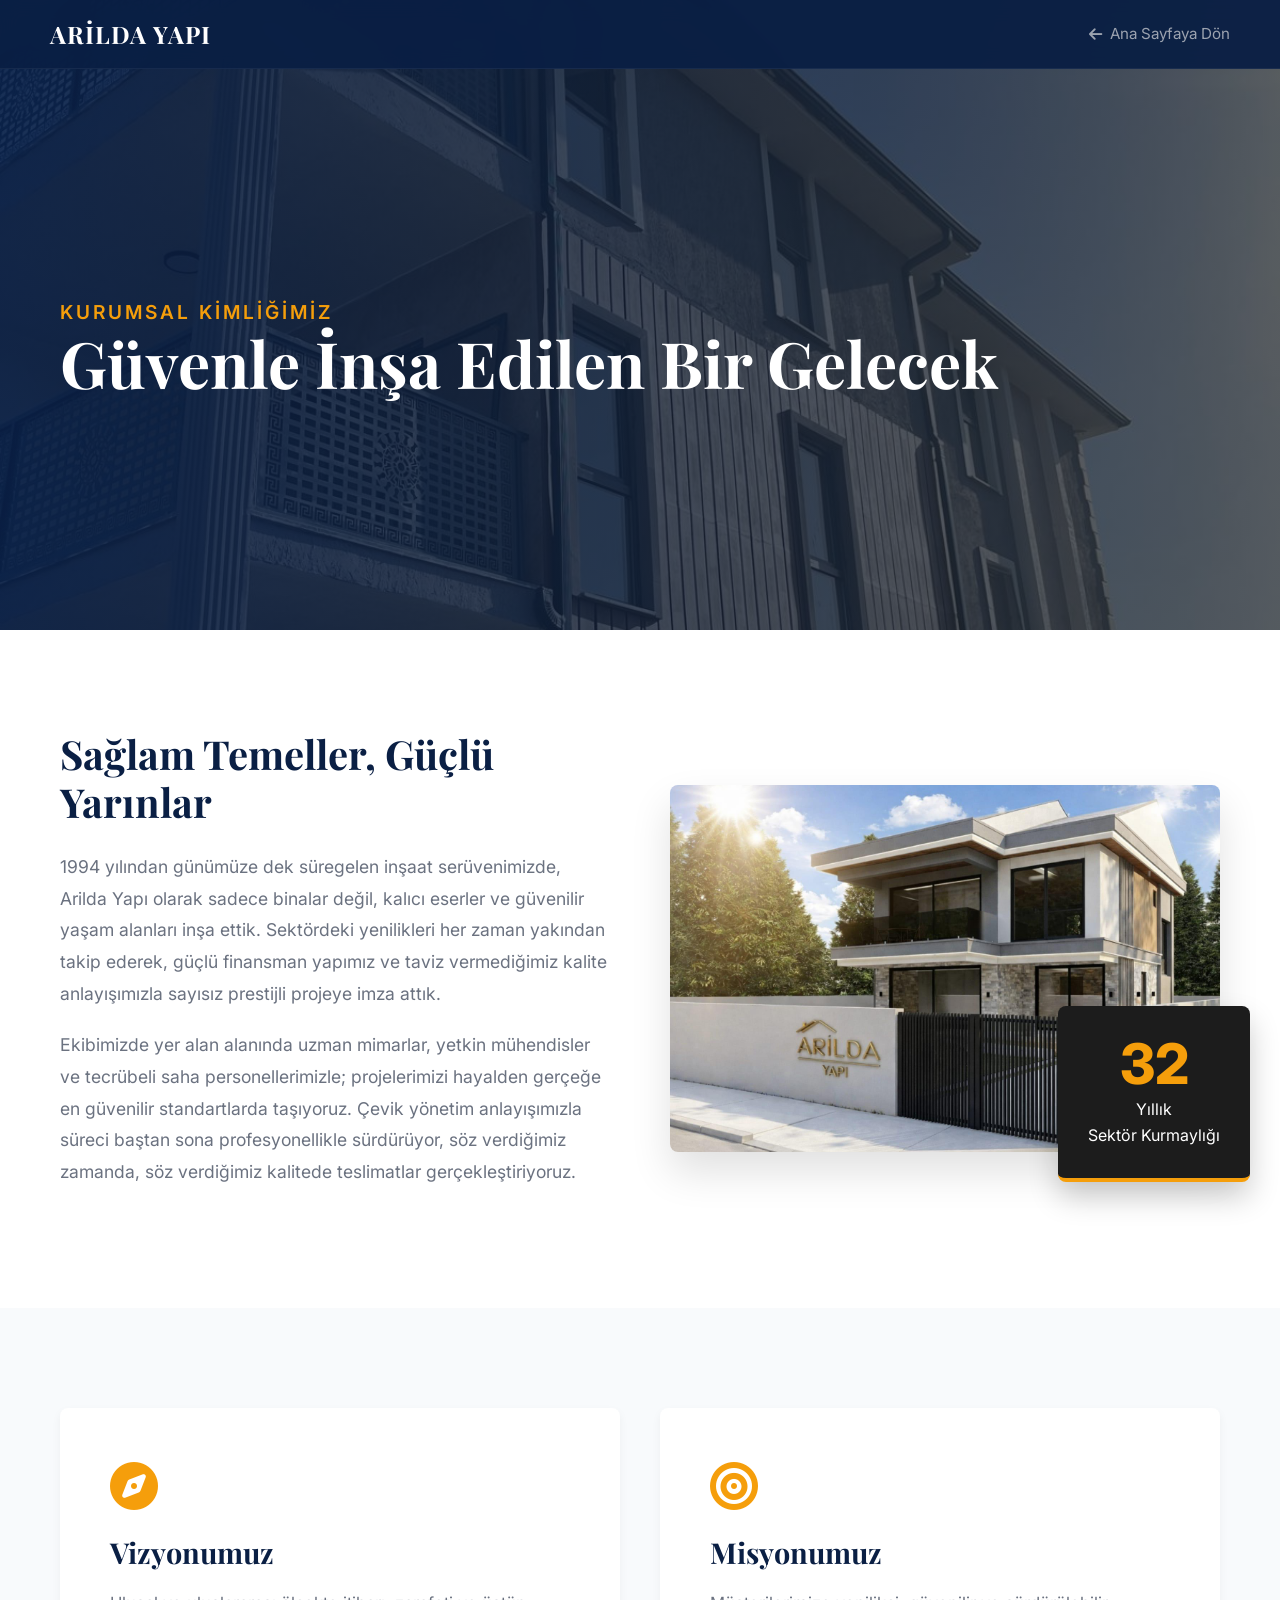
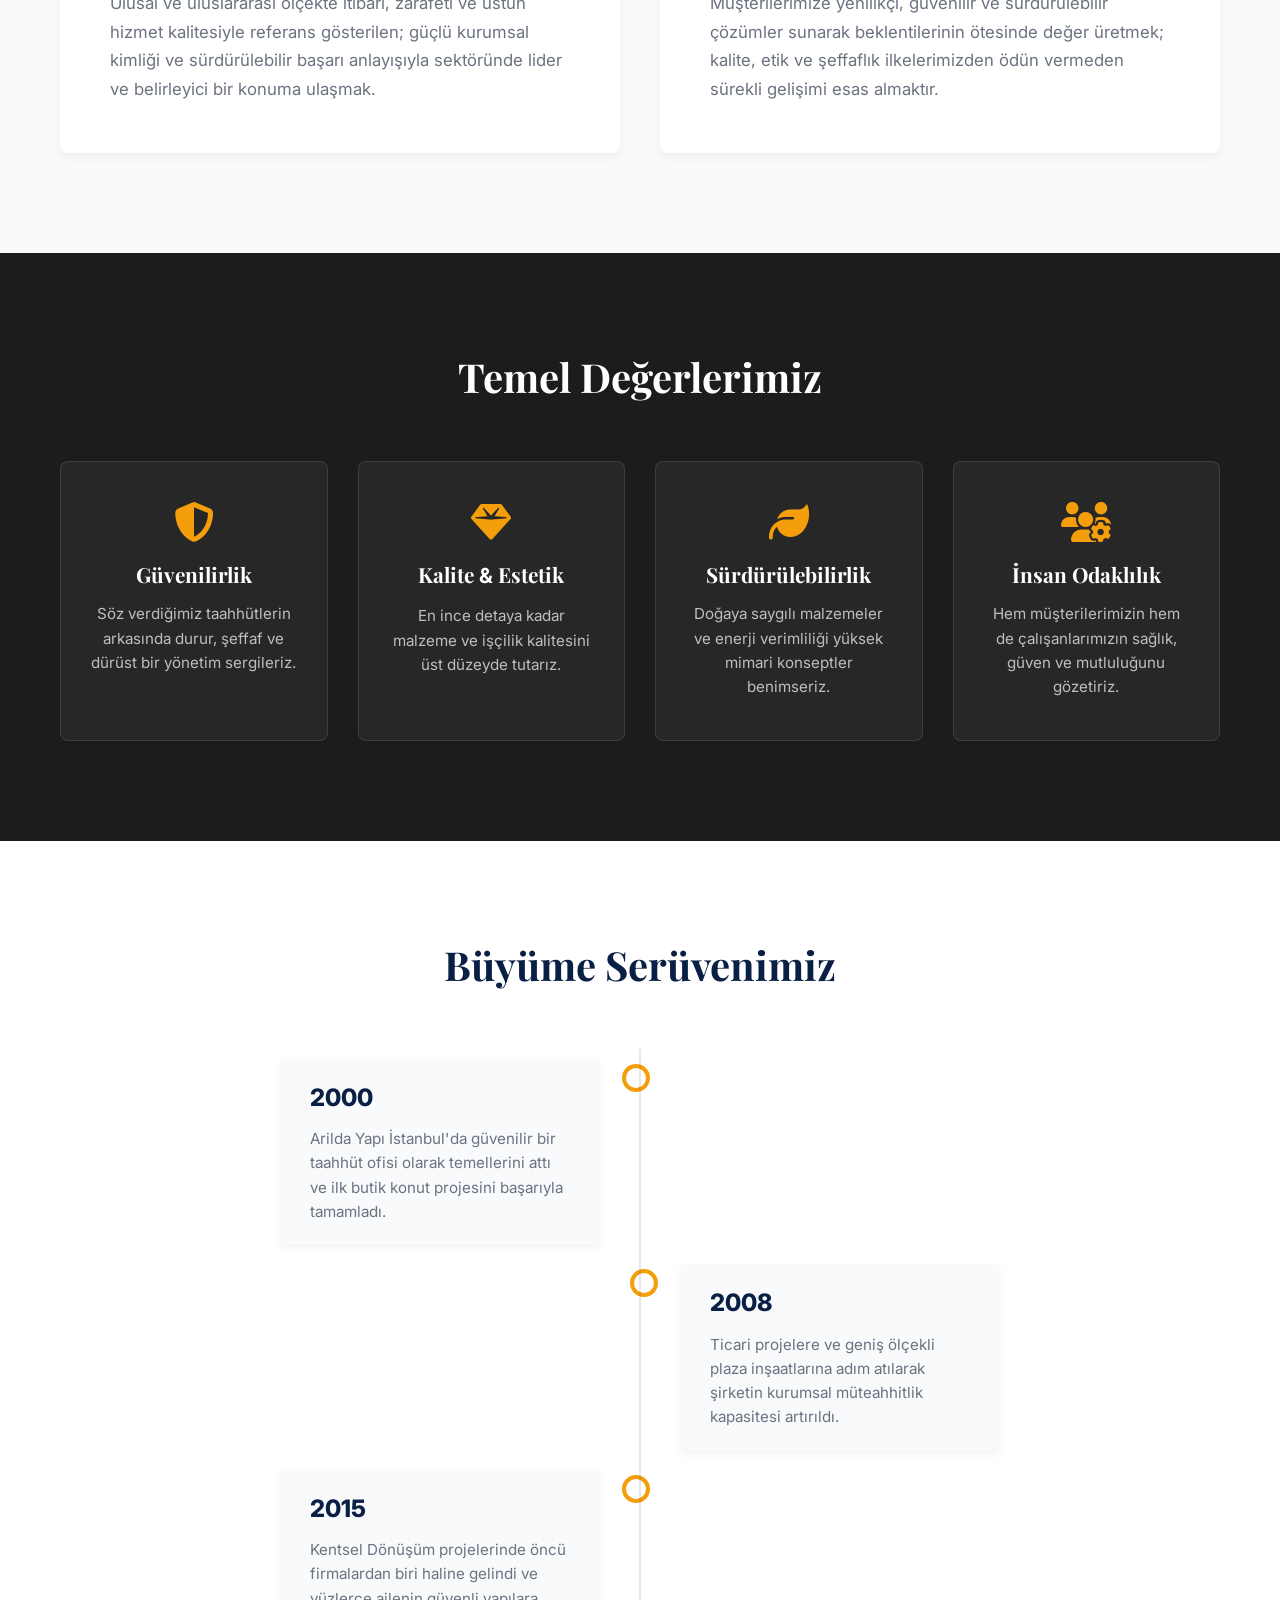
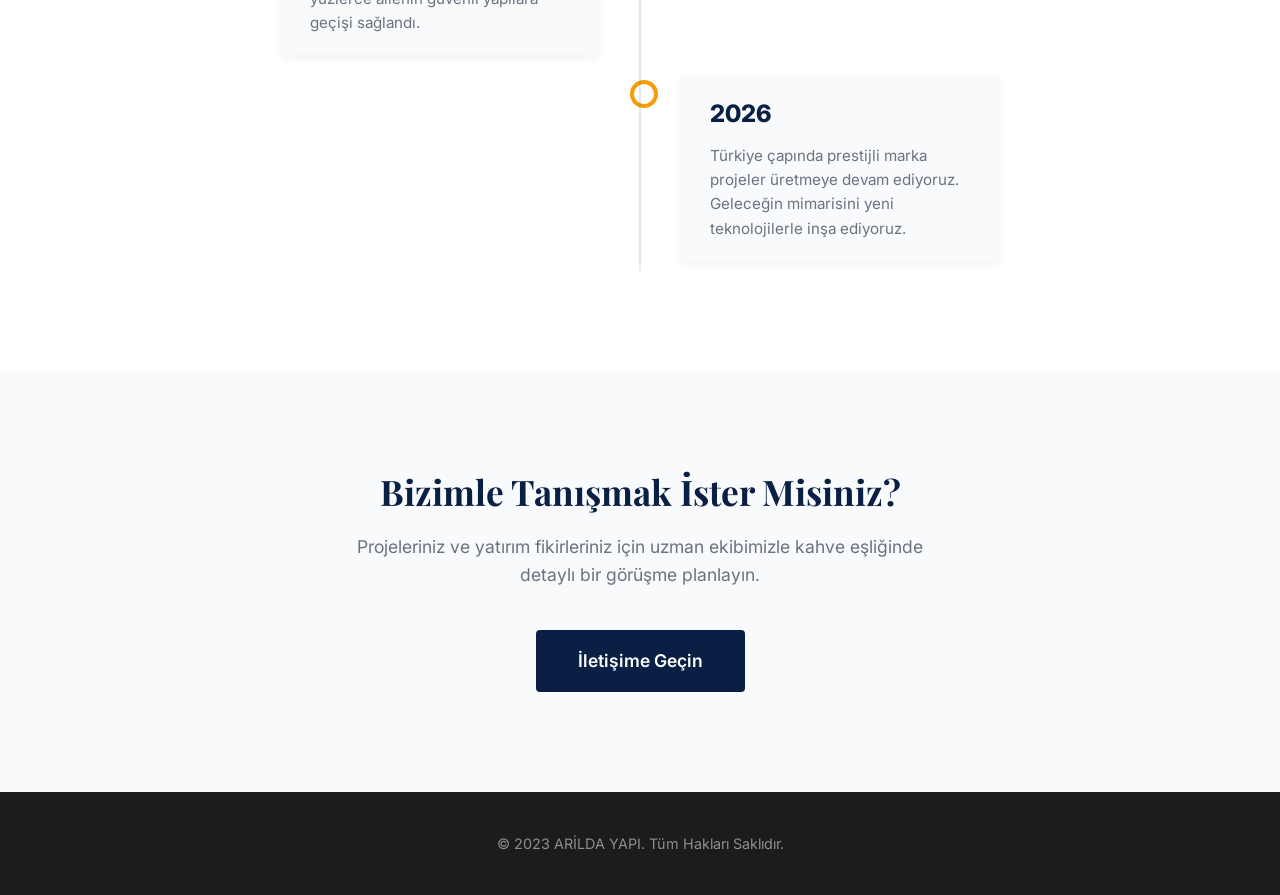
==== kurumsal/hakkimizda.html @ 835b9e02 "first" ====
<!DOCTYPE html>
<html lang="tr">

<head>
    <meta charset="UTF-8">
    <meta name="viewport" content="width=device-width, initial-scale=1.0">
    <title>Hakkımızda | ARİLDA YAPI</title>
    <!-- Google Fonts -->
    <link rel="preconnect" href="https://fonts.googleapis.com">
    <link rel="preconnect" href="https://fonts.gstatic.com" crossorigin>
    <link
        href="https://fonts.googleapis.com/css2?family=Outfit:wght@300;400;600;800&family=Playfair+Display:wght@600;700&family=Inter:wght@400;600;700&display=swap"
        rel="stylesheet">
    <!-- Font Awesome -->
    <link rel="stylesheet" href="https://cdnjs.cloudflare.com/ajax/libs/font-awesome/6.4.0/css/all.min.css">
    <!-- Custom CSS (Relative Paths) -->
    <link rel="stylesheet" href="../css/variables.css">
    <link rel="stylesheet" href="../css/base.css">
    <link rel="stylesheet" href="../css/layout.css">
    <link rel="stylesheet" href="../css/components.css">
    <style>
        .about-page {
            background-color: var(--bg-light);
        }

        .minimal-header {
            position: fixed;
            top: 0;
            left: 0;
            width: 100%;
            padding: 15px 50px;
            background: rgba(10, 31, 68, 0.95);
            backdrop-filter: blur(10px);
            z-index: 1000;
            display: flex;
            justify-content: space-between;
            align-items: center;
            border-bottom: 1px solid rgba(255, 255, 255, 0.05);
        }

        .minimal-header .logo-text {
            color: var(--white);
            font-family: var(--font-heading);
            font-size: 1.5rem;
            font-weight: 700;
            letter-spacing: 1px;
        }

        .back-link {
            color: var(--text-muted);
            font-size: 0.95rem;
            display: flex;
            align-items: center;
            gap: 8px;
            transition: var(--transition);
        }

        .back-link:hover {
            color: var(--accent);
        }

        .about-banner {
            height: 70vh;
            min-height: 500px;
            background-image: linear-gradient(to right, rgba(10, 31, 68, 0.9), rgba(28, 28, 28, 0.7)), url('../img/evlerdenbitanesidaha.jpeg');
            background-size: cover;
            background-position: center;
            background-attachment: fixed;
            display: flex;
            align-items: center;
            padding-top: 80px;
        }

        .about-banner h1 {
            color: var(--white);
            font-size: 4rem;
            margin-bottom: 15px;
            line-height: 1.1;
        }

        .about-banner p {
            color: var(--accent);
            font-size: 1.2rem;
            letter-spacing: 3px;
            text-transform: uppercase;
            font-weight: 600;
        }

        /* Introduction Content */
        .intro-section {
            padding: 100px 0;
            background-color: var(--white);
        }

        .intro-grid {
            display: grid;
            grid-template-columns: 1fr 1fr;
            gap: 60px;
            align-items: center;
        }

        .intro-text h2 {
            font-size: 2.5rem;
            color: var(--primary);
            margin-bottom: 25px;
            font-family: var(--font-heading);
        }

        .intro-text p {
            font-size: 1.1rem;
            color: var(--text-light);
            line-height: 1.8;
            margin-bottom: 20px;
        }

        .intro-image-wrapper {
            position: relative;
        }

        .intro-image {
            width: 100%;
            border-radius: 8px;
            box-shadow: var(--shadow-lg);
        }

        .experience-box {
            position: absolute;
            bottom: -30px;
            right: -30px;
            background-color: var(--secondary);
            color: var(--white);
            padding: 30px;
            border-radius: 8px;
            box-shadow: 0 15px 30px rgba(0, 0, 0, 0.2);
            text-align: center;
            border-bottom: 4px solid var(--accent);
        }

        .experience-box .number {
            display: block;
            font-size: 3.5rem;
            font-weight: 800;
            color: var(--accent);
            line-height: 1;
            margin-bottom: 5px;
        }

        /* Vision & Mission */
        .vission-mission-section {
            padding: 100px 0;
            background-color: var(--bg-light);
        }

        .vm-grid {
            display: grid;
            grid-template-columns: 1fr 1fr;
            gap: 40px;
        }

        .vm-card {
            background: var(--white);
            padding: 50px;
            border-radius: 8px;
            box-shadow: var(--shadow-sm);
            transition: var(--transition);
            border-top: 4px solid transparent;
        }

        .vm-card:hover {
            transform: translateY(-10px);
            box-shadow: var(--shadow-md);
            border-top-color: var(--primary);
        }

        .vm-icon {
            font-size: 3rem;
            color: var(--accent);
            margin-bottom: 25px;
        }

        .vm-card h3 {
            font-size: 1.8rem;
            color: var(--primary);
            margin-bottom: 20px;
            font-family: var(--font-heading);
        }

        .vm-card p {
            color: var(--text-light);
            font-size: 1.05rem;
            line-height: 1.7;
        }

        /* Core Values */
        .values-section {
            padding: 100px 0;
            background-color: var(--secondary);
            color: var(--white);
            text-align: center;
        }

        .values-title {
            color: var(--white);
            font-size: 2.5rem;
            margin-bottom: 60px;
            font-family: var(--font-heading);
        }

        .values-grid {
            display: grid;
            grid-template-columns: repeat(auto-fit, minmax(250px, 1fr));
            gap: 30px;
        }

        .value-box {
            background: rgba(255, 255, 255, 0.05);
            padding: 40px 30px;
            border-radius: 8px;
            border: 1px solid rgba(255, 255, 255, 0.1);
            transition: var(--transition);
        }

        .value-box:hover {
            background: rgba(255, 255, 255, 0.1);
            transform: translateY(-5px);
            border-color: rgba(245, 158, 11, 0.3);
            /* Accent tint */
        }

        .value-box i {
            font-size: 2.5rem;
            color: var(--accent);
            margin-bottom: 20px;
        }

        .value-box h4 {
            font-size: 1.3rem;
            margin-bottom: 15px;
            color: var(--white);
        }

        .value-box p {
            color: rgba(255, 255, 255, 0.7);
            font-size: 0.95rem;
            line-height: 1.6;
        }

        /* Timeline / History */
        .history-section {
            padding: 100px 0;
            background-color: var(--white);
        }

        .history-title {
            text-align: center;
            font-size: 2.5rem;
            color: var(--primary);
            margin-bottom: 60px;
            font-family: var(--font-heading);
        }

        .timeline {
            position: relative;
            max-width: 800px;
            margin: 0 auto;
        }

        .timeline::after {
            content: '';
            position: absolute;
            width: 2px;
            background-color: rgba(10, 31, 68, 0.1);
            top: 0;
            bottom: 0;
            left: 50%;
            margin-left: -1px;
        }

        .timeline-item {
            padding: 10px 40px;
            position: relative;
            background-color: inherit;
            width: 50%;
        }

        .timeline-item::after {
            content: '';
            position: absolute;
            width: 20px;
            height: 20px;
            right: -10px;
            background-color: var(--white);
            border: 4px solid var(--accent);
            top: 15px;
            border-radius: 50%;
            z-index: 1;
        }

        .left {
            left: 0;
        }

        .right {
            left: 50%;
        }

        .right::after {
            left: -10px;
        }

        .timeline-content {
            padding: 20px 30px;
            background-color: var(--bg-light);
            position: relative;
            border-radius: 6px;
            box-shadow: var(--shadow-sm);
        }

        .timeline-year {
            font-size: 1.5rem;
            font-weight: 800;
            color: var(--primary);
            margin-bottom: 10px;
        }

        .timeline-content p {
            color: var(--text-light);
            font-size: 0.95rem;
            line-height: 1.6;
        }

        /* Scroll Adjustments */
        #hakkimizda,
        #vizyon-misyon,
        #degerlerimiz,
        #tarihcemiz {
            scroll-margin-top: 100px;
        }
    </style>
    <link rel="stylesheet" href="../css/mobile.css">
</head>

<body class="about-page">

    <!-- Minimal Header -->
    <header class="minimal-header">
        <a href="../index.html" class="logo-text">ARİLDA YAPI</a>
        <a href="../index.html" class="back-link"><i class="fa-solid fa-arrow-left"></i> Ana Sayfaya Dön</a>
    </header>

    <!-- Premium Banner -->
    <section class="about-banner">
        <div class="container">
            <div class="reveal">
                <p>Kurumsal Kimliğimiz</p>
                <h1>Güvenle İnşa Edilen Bir Gelecek</h1>
            </div>
        </div>
    </section>

    <!-- Who We Are / Intro -->
    <section class="intro-section" id="hakkimizda">
        <div class="container intro-grid">
            <div class="intro-text reveal">
                <h2>Sağlam Temeller, Güçlü Yarınlar</h2>
                <p>1994 yılından günümüze dek süregelen inşaat serüvenimizde, Arilda Yapı olarak sadece binalar değil,
                    kalıcı eserler ve güvenilir yaşam alanları inşa ettik. Sektördeki yenilikleri her zaman yakından
                    takip ederek, güçlü finansman yapımız ve taviz vermediğimiz kalite anlayışımızla sayısız prestijli
                    projeye imza attık.</p>
                <p>Ekibimizde yer alan alanında uzman mimarlar, yetkin mühendisler ve tecrübeli saha personellerimizle;
                    projelerimizi hayalden gerçeğe en güvenilir standartlarda taşıyoruz. Çevik yönetim anlayışımızla
                    süreci baştan sona profesyonellikle sürdürüyor, söz verdiğimiz zamanda, söz verdiğimiz kalitede
                    teslimatlar gerçekleştiriyoruz.</p>
            </div>
            <div class="intro-image-wrapper reveal">
                <img src="../img/konutarilda.jpeg" alt="Mimari Yapı" class="intro-image">
                <div class="experience-box">
                    <span class="number">32</span>
                    <span>Yıllık<br>Sektör Kurmaylığı</span>
                </div>
            </div>
        </div>
    </section>

    <!-- Vision & Mission -->
    <section class="vission-mission-section" id="vizyon-misyon">
        <div class="container vm-grid">
            <div class="vm-card reveal">
                <i class="fa-solid fa-compass vm-icon"></i>
                <h3>Vizyonumuz</h3>
                <p>Ulusal ve uluslararası ölçekte itibarı, zarafeti ve üstün hizmet kalitesiyle referans gösterilen;
                    güçlü kurumsal kimliği ve sürdürülebilir başarı anlayışıyla sektöründe lider ve belirleyici bir
                    konuma ulaşmak.</p>
            </div>
            <div class="vm-card reveal">
                <i class="fa-solid fa-bullseye vm-icon"></i>
                <h3>Misyonumuz</h3>
                <p>Müşterilerimize yenilikçi, güvenilir ve sürdürülebilir çözümler sunarak beklentilerinin ötesinde
                    değer üretmek; kalite, etik ve şeffaflık ilkelerimizden ödün vermeden sürekli gelişimi esas
                    almaktır.</p>
            </div>
        </div>
    </section>

    <!-- Core Values -->
    <section class="values-section" id="degerlerimiz">
        <div class="container">
            <h2 class="values-title reveal">Temel Değerlerimiz</h2>
            <div class="values-grid">
                <div class="value-box reveal">
                    <i class="fa-solid fa-shield-halved"></i>
                    <h4>Güvenilirlik</h4>
                    <p>Söz verdiğimiz taahhütlerin arkasında durur, şeffaf ve dürüst bir yönetim sergileriz.</p>
                </div>
                <div class="value-box reveal">
                    <i class="fa-solid fa-gem"></i>
                    <h4>Kalite <span style="font-family: var(--font-main);">&</span> Estetik</h4>
                    <p>En ince detaya kadar malzeme ve işçilik kalitesini üst düzeyde tutarız.</p>
                </div>
                <div class="value-box reveal">
                    <i class="fa-solid fa-leaf"></i>
                    <h4>Sürdürülebilirlik</h4>
                    <p>Doğaya saygılı malzemeler ve enerji verimliliği yüksek mimari konseptler benimseriz.</p>
                </div>
                <div class="value-box reveal">
                    <i class="fa-solid fa-users-gear"></i>
                    <h4>İnsan Odaklılık</h4>
                    <p>Hem müşterilerimizin hem de çalışanlarımızın sağlık, güven ve mutluluğunu gözetiriz.</p>
                </div>
            </div>
        </div>
    </section>

    <!-- History / Timeline -->
    <section class="history-section" id="tarihcemiz">
        <div class="container">
            <h2 class="history-title reveal">Büyüme Serüvenimiz</h2>
            <div class="timeline">
                <div class="timeline-item left reveal">
                    <div class="timeline-content">
                        <div class="timeline-year">2000</div>
                        <p>Arilda Yapı İstanbul'da güvenilir bir taahhüt ofisi olarak temellerini attı ve ilk butik
                            konut projesini başarıyla tamamladı.</p>
                    </div>
                </div>
                <div class="timeline-item right reveal">
                    <div class="timeline-content">
                        <div class="timeline-year">2008</div>
                        <p>Ticari projelere ve geniş ölçekli plaza inşaatlarına adım atılarak şirketin kurumsal
                            müteahhitlik kapasitesi artırıldı.</p>
                    </div>
                </div>
                <div class="timeline-item left reveal">
                    <div class="timeline-content">
                        <div class="timeline-year">2015</div>
                        <p>Kentsel Dönüşüm projelerinde öncü firmalardan biri haline gelindi ve yüzlerce ailenin güvenli
                            yapılara geçişi sağlandı.</p>
                    </div>
                </div>
                <div class="timeline-item right reveal">
                    <div class="timeline-content">
                        <div class="timeline-year">2026</div>
                        <p>Türkiye çapında prestijli marka projeler üretmeye devam ediyoruz. Geleceğin mimarisini yeni
                            teknolojilerle inşa ediyoruz.</p>
                    </div>
                </div>
            </div>
        </div>
    </section>

    <!-- CTA Section -->
    <section class="text-center" style="padding: 100px 0; background-color: var(--bg-light);">
        <div class="container reveal">
            <h2
                style="font-size: 2.2rem; color: var(--primary); margin-bottom: 20px; font-family: var(--font-heading);">
                Bizimle Tanışmak İster Misiniz?</h2>
            <p
                style="color: var(--text-light); font-size: 1.1rem; margin-bottom: 40px; max-width: 600px; margin-left: auto; margin-right: auto;">
                Projeleriniz ve yatırım fikirleriniz için uzman ekibimizle kahve eşliğinde detaylı bir görüşme
                planlayın.</p>
            <a href="https://wa.me/905431054166?text=Merhaba,%20web%20sitenizden%20ulaşıyorum.%20Bilgi%20almak%20istiyorum."
                class="btn btn-primary" style="padding: 15px 40px; font-size: 1.1rem;" target="_blank"
                rel="noopener noreferrer">İletişime Geçin</a>
        </div>
    </section>

    <!-- Footer Partial -->
    <footer
        style="background-color: var(--secondary); padding: 40px 0; text-align: center; color: rgba(255,255,255,0.5); font-size: 0.9rem;">
        <div class="container">
            <p>&copy; 2023 ARİLDA YAPI. Tüm Hakları Saklıdır.</p>
        </div>
    </footer>

    <!-- Script for Reveal animations -->
    <script>
        document.addEventListener('DOMContentLoaded', () => {
            const revealElements = document.querySelectorAll('.reveal');
            const revealObserver = new IntersectionObserver((entries, observer) => {
                entries.forEach(entry => {
                    if (entry.isIntersecting) {
                        entry.target.classList.add('active');
                        observer.unobserve(entry.target);
                    }
                });
            }, { threshold: 0.1 });
            revealElements.forEach(el => revealObserver.observe(el));
        });
    </script>
</body>

</html>
---- css/variables.css ----
/* =========================================
   VARIABLES
   ========================================= */
:root {
    /* Premium Color Palette */
    --primary: #0a1f44;
    /* Deep Navy / Premium Blue */
    --primary-dark: #051024;
    /* Darker shade for hovers */
    --secondary: #1c1c1c;
    /* Anthracite / Charcoal */
    --accent: #f59e0b;
    /* Soft Gold / Orange for accents */

    --text-dark: #2d2d2d;
    --text-light: #6b7280;
    --text-muted: #9ca3af;

    --bg-light: #f8fafc;
    --white: #ffffff;

    /* WhatsApp Color */
    --whatsapp: #25D366;
    --whatsapp-dark: #128C7E;

    /* Typography */
    --font-main: 'Inter', 'Outfit', sans-serif;
    --font-heading: 'Playfair Display', serif;

    /* Transitions & Dynamics */
    --transition: all 0.4s cubic-bezier(0.25, 1, 0.5, 1);
    --transition-fast: all 0.2s ease;
    --transition-slow: all 0.6s cubic-bezier(0.22, 1, 0.36, 1);

    /* Luxury Shadows */
    --shadow-sm: 0 4px 10px rgba(0, 0, 0, 0.05);
    --shadow-md: 0 10px 30px rgba(0, 0, 0, 0.08);
    --shadow-lg: 0 20px 40px rgba(0, 0, 0, 0.12);
    --shadow-hover: 0 25px 50px rgba(10, 31, 68, 0.15);
    /* Tinted premium shadow */
}
---- css/base.css ----
/* =========================================
   BASE STYLES
   ========================================= */
* {
    margin: 0;
    padding: 0;
    box-sizing: border-box;
}

html {
    scroll-behavior: smooth;
}

body {
    font-family: var(--font-main);
    color: var(--text-dark);
    line-height: 1.6;
    background-color: var(--white);
    overflow-x: hidden;
}

h1,
h2,
h3,
h4,
h5,
h6 {
    font-family: var(--font-heading);
    color: var(--secondary);
    line-height: 1.2;
    margin-bottom: 1rem;
}

a {
    text-decoration: none;
    color: inherit;
    transition: var(--transition);
}

ul {
    list-style: none;
}

img {
    max-width: 100%;
    height: auto;
    display: block;
}

.text-center {
    text-align: center;
}

.bg-light {
    background-color: var(--bg-light);
}

.mt-4 {
    margin-top: 1.5rem;
}

/* Animations */
@keyframes fadeInUp {
    to {
        opacity: 1;
        transform: translateY(0);
    }
}

@keyframes bounce {

    0%,
    20%,
    50%,
    80%,
    100% {
        transform: translateY(0) translateX(-50%);
    }

    40% {
        transform: translateY(-20px) translateX(-50%);
    }

    60% {
        transform: translateY(-10px) translateX(-50%);
    }
}

/* Scroll Reveal Classes */
.reveal {
    opacity: 0;
    transform: translateY(30px);
    transition: all 0.8s cubic-bezier(0.25, 1, 0.5, 1);
}

.reveal.active {
    opacity: 1;
    transform: translateY(0);
}
---- css/layout.css ----
/* =========================================
   LAYOUT (Headers, Footers, Sections)
   ========================================= */

/* Container & Sections */
.container {
    width: 100%;
    max-width: 1200px;
    margin: 0 auto;
    padding: 0 20px;
}

.section {
    padding: 100px 0;
}

#about {
    background-color: #f4f6f9;
}

#referance {
    position: relative;
    /* Transparent top fading into deep black */
    background: linear-gradient(to bottom, transparent 0%, rgba(0, 0, 0, 0.7) 20%, #000000 40%, #1a1a1a 100%);
    color: #ffffff;
    padding-top: 140px;
    margin-top: -60px;
    /* Slight overlap for smooth transition from previous section */
    z-index: 5;
    font-family: 'Inter', sans-serif;
}

#referance .container {
    position: relative;
    z-index: 1;
}

#referance .section-title {
    color: #ffffff;
    font-weight: 700;
    letter-spacing: -0.5px;
}

#referance .section-subtitle {
    color: #f59e0b;
    /* Premium gold/orange accent */
    letter-spacing: 3px;
    font-weight: 600;
}

#referance .section-subtitle::before {
    background-color: #f59e0b;
}

.section-header {
    margin-bottom: 50px;
}

.section-subtitle {
    display: inline-block;
    color: var(--primary);
    font-size: 0.9rem;
    font-weight: 600;
    text-transform: uppercase;
    letter-spacing: 2px;
    margin-bottom: 15px;
    position: relative;
    padding-left: 45px;
}

.section-subtitle::before {
    content: '';
    position: absolute;
    left: 0;
    top: 50%;
    transform: translateY(-50%);
    width: 30px;
    height: 2px;
    background-color: var(--primary);
}

.section-title {
    font-size: 2.5rem;
    margin-bottom: 20px;
}

/* Header & Navigation */
#header {
    position: fixed;
    top: 0;
    left: 0;
    width: 100%;
    padding: 20px 0;
    z-index: 1000;
    transition: var(--transition);
    background-color: transparent;
}

#header.scrolled {
    background-color: rgba(31, 31, 31, 0.8);
    padding: 15px 0;
    box-shadow: var(--shadow-md);
    backdrop-filter: blur(10px);
    -webkit-backdrop-filter: blur(10px);
}

.nav-container {
    display: flex;
    justify-content: space-between;
    align-items: center;
}

.logo {
    display: flex;
    align-items: center;
    gap: 10px;
    font-size: 1rem;
    color: var(--white);
    margin-left: -210px;
}

#header.scrolled .logo {
    color: var(--white);
}

.logo-img {
    height: 150px;
    width: auto;
    border-radius: 4px;
    transition: var(--transition);
    filter: drop-shadow(0 4px 6px rgba(0, 0, 0, 0.5));
}

#header.scrolled .logo-img {
    height: 90px;
    filter: none;
}

.main-nav .nav-links {
    display: flex;
    gap: 30px;
    align-items: center;
}

/* Dropdown Menu Styles */
.nav-links li.dropdown {
    position: relative;
    padding: 10px 0;
}

.dropdown-content {
    position: absolute;
    top: 100%;
    left: 0;
    min-width: 250px;
    background-color: rgba(10, 31, 68, 0.95);
    /* Deep Navy matching header */
    backdrop-filter: blur(10px);
    box-shadow: var(--shadow-lg);
    border-radius: 8px;
    border: 1px solid rgba(255, 255, 255, 0.05);
    opacity: 0;
    visibility: hidden;
    transform: translateY(15px);
    transition: all 0.3s cubic-bezier(0.25, 1, 0.5, 1);
    z-index: 1000;
    overflow: hidden;
}

.nav-links li.dropdown:hover .dropdown-content {
    opacity: 1;
    visibility: visible;
    transform: translateY(0);
}

.dropdown-content li {
    display: block;
    width: 100%;
}

.dropdown-content li a {
    display: block;
    padding: 15px 25px;
    color: rgba(255, 255, 255, 0.8) !important;
    font-size: 0.95rem;
    font-weight: 500;
    border-bottom: 1px solid rgba(255, 255, 255, 0.05);
    transition: var(--transition-fast);
}

.dropdown-content li:last-child a {
    border-bottom: none;
}

.dropdown-content li a:hover {
    background-color: rgba(255, 255, 255, 0.05);
    color: var(--accent) !important;
    padding-left: 32px;
}

.nav-links li a {
    color: rgba(255, 255, 255, 0.9);
    font-weight: 500;
    font-size: 1.05rem;
    position: relative;
    padding-bottom: 5px;
}

#header.scrolled .nav-links li a {
    color: var(--white);
}

.nav-links li a::after {
    content: '';
    position: absolute;
    bottom: 0;
    left: 0;
    width: 0;
    height: 2px;
    background-color: var(--primary);
    transition: var(--transition);
}

.nav-links li a:hover::after,
.nav-links li a.active::after {
    width: 100%;
}

.mobile-menu-btn {
    display: none;
    font-size: 1.5rem;
    color: var(--white);
    background: none;
    border: none;
    cursor: pointer;
}

#header.scrolled .mobile-menu-btn {
    color: var(--white);
}

/* Footer */
.footer {
    background-color: var(--secondary);
    color: rgba(255, 255, 255, 0.7);
    padding-top: 20px;
}

.footer-container {
    display: grid;
    /* Adjust grid template to give more space to the left, pushing others right */
    grid-template-columns: 3fr auto auto;
    gap: 60px;
    margin-bottom: 50px;
    align-items: center;
    /* Vertically center aligned with logo */
}

.footer-logo {
    margin-bottom: 20px;
    display: flex;
    justify-content: flex-start;
}

.footer-logo .logo-img {
    height: 180px;
    width: auto;
    filter: drop-shadow(0 4px 6px rgba(0, 0, 0, 0.5));
    transform: none;
}

.about-col p {
    margin-bottom: -25px;
    max-width: 410px;
    justify-content: flex-start;
    margin-left: -210px;
    /* Counteracting the logo shift */
}

.footer-col {
    margin-top: 20px;
    /* Slight push down to balance vertically */
}

.footer-col h3 {
    color: var(--white);
    font-family: var(--font-main);
    font-size: 1.2rem;
    margin-bottom: 10px;
    position: relative;
    padding-bottom: 10px;
}

.footer-col h3::after {
    content: '';
    position: absolute;
    bottom: 0;
    left: 0;
    width: 40px;
    height: 2px;
    background-color: var(--primary);
}

/* Right align content cols */
.contact-col,
.links-col {
    display: flex;
    flex-direction: column;
    align-items: flex-end;
    text-align: right;
}

.contact-col h3::after,
.links-col h3::after {
    left: auto;
    right: 0;
    background-color: #005cff;
    /* Parlak Mavi */
}

.links-col ul li {
    margin-bottom: 12px;
}

.links-col ul li a {
    display: inline-block;
}

.links-col ul li a:hover {
    color: #005cff;
    /* Parlak Mavi */
    transform: translateX(5px);
}

.contact-info .info-item {
    display: flex;
    gap: 15px;
    margin-bottom: 20px;
    align-items: flex-start;
}

.info-item i {
    color: #005cff;
    font-size: 1.2rem;
    margin-top: 5px;
}

.info-item a:hover {
    color: var(--primary);
}

.footer-bottom {
    background-color: #111;
    padding: 10px 0;
    text-align: center;
    font-size: 0.9rem;
}

/* =========================================
   MEDIA QUERIES (Mobile Responsiveness)
   ========================================= */

@media (max-width: 992px) {

    /* Header & Navigation Tablets */
    .nav-links {
        gap: 15px;
    }

    .logo {
        margin-left: 0;
    }

    .about-col p {
        margin-left: 0;
    }

    .footer-container {
        grid-template-columns: 1fr 1fr;
        gap: 40px;
    }

    .about-col {
        grid-column: 1 / -1;
        text-align: center;
    }

    .footer-logo {
        justify-content: center;
    }

    .about-col p {
        margin: 0 auto;
    }
}

@media (max-width: 768px) {
    .section {
        padding: 60px 0;
    }

    .section-title {
        font-size: 2rem;
    }

    /* Mobile Header & Hamburger Menu */
    .logo-img {
        height: 80px;
        margin-left: 0;
    }

    #header.scrolled .logo-img {
        height: 60px;
    }

    .mobile-menu-btn {
        display: block;
    }

    .main-nav {
        position: absolute;
        top: 100%;
        left: 0;
        width: 100%;
        background-color: rgba(10, 31, 68, 0.98);
        backdrop-filter: blur(10px);
        padding: 20px 0;
        box-shadow: var(--shadow-md);
        clip-path: polygon(0 0, 100% 0, 100% 0, 0 0);
        transition: clip-path 0.4s cubic-bezier(0.25, 1, 0.5, 1);
        visibility: hidden;
    }

    .main-nav.active {
        clip-path: polygon(0 0, 100% 0, 100% 100%, 0 100%);
        visibility: visible;
    }

    .main-nav .nav-links {
        flex-direction: column;
        gap: 20px;
        align-items: center;
    }

    .nav-links li.dropdown {
        text-align: center;
    }

    .dropdown-content {
        position: static;
        opacity: 1;
        visibility: visible;
        transform: none;
        box-shadow: none;
        background: transparent;
        min-width: 100%;
        border: none;
        display: none;
    }

    .nav-links li.dropdown:hover .dropdown-content,
    .nav-links li.dropdown.active .dropdown-content {
        display: block;
    }

    /* Footer Mobile */
    .footer-container {
        grid-template-columns: 1fr;
        text-align: center;
        gap: 40px;
    }

    .footer-col {
        align-items: center;
        text-align: center;
    }

    .contact-col,
    .links-col {
        align-items: center;
        text-align: center;
    }

    .footer-col h3::after {
        left: 50%;
        transform: translateX(-50%);
    }

    .contact-info .info-item {
        justify-content: center;
        flex-direction: column;
        align-items: center;
        gap: 5px;
    }
}
---- css/components.css ----
/* =========================================
   FLOATING SOCIALS STACK
   ========================================= */
.floating-socials {
    position: fixed;
    bottom: 30px;
    right: 30px;
    /* Moved to the right side */
    display: flex;
    flex-direction: column;
    gap: 15px;
    z-index: 9999;
}

.social-float {
    width: 60px;
    height: 60px;
    background-color: var(--primary);
    color: #FFF;
    border-radius: 50%;
    text-align: center;
    font-size: 26px;
    box-shadow: 2px 2px 10px rgba(0, 0, 0, 0.2);
    display: flex;
    align-items: center;
    justify-content: center;
    transition: var(--transition);
    cursor: pointer;
    text-decoration: none;
    position: relative;
}

.social-float.whatsapp {
    background-color: var(--whatsapp);
}

.social-float.whatsapp:hover {
    background-color: var(--whatsapp-dark);
}

.social-float.instagram {
    background: linear-gradient(45deg, #f09433 0%, #e6683c 25%, #dc2743 50%, #cc2366 75%, #bc1888 100%);
}

.social-float.instagram:hover {
    filter: brightness(1.1);
}

.social-float.facebook {
    background-color: #1877F2;
}

.social-float.facebook:hover {
    background-color: #166FE5;
}

.social-float:hover {
    transform: scale(1.1) translateX(-5px);
    box-shadow: 2px 4px 15px rgba(0, 0, 0, 0.3);
}

/* Tooltip on hover (appearing on the left side since buttons are on the right) */
.floating-socials .tooltip-text {
    visibility: hidden;
    background-color: var(--secondary);
    color: #fff;
    text-align: center;
    border-radius: 6px;
    padding: 5px 15px;
    position: absolute;
    z-index: 1;
    right: 120%;
    /* Position to the left of the button */
    top: 50%;
    transform: translateY(-50%);
    font-size: 14px;
    font-family: var(--font-main);
    white-space: nowrap;
    opacity: 0;
    transition: opacity 0.3s;
}

/* Tooltip arrow pointing right */
.floating-socials .tooltip-text::after {
    content: "";
    position: absolute;
    top: 50%;
    left: 100%;
    /* Arrow on the right side of the tooltip */
    transform: translateY(-50%);
    border-width: 5px;
    border-style: solid;
    border-color: transparent transparent transparent var(--secondary);
}

.social-float:hover .tooltip-text {
    visibility: visible;
    opacity: 1;
}

.btn {
    display: inline-block;
    padding: 14px 30px;
    font-size: 1rem;
    font-weight: 600;
    font-family: var(--font-main);
    border-radius: 4px;
    cursor: pointer;
    text-align: center;
    border: 2px solid transparent;
}

.btn-primary {
    background-color: var(--primary);
    color: var(--white);
}

.btn-primary:hover {
    background-color: var(--primary-dark);
    transform: translateY(-3px);
    box-shadow: var(--shadow-md);
}

.btn-secondary {
    background-color: var(--secondary);
    color: var(--white);
}

.btn-secondary:hover {
    background-color: #333;
    transform: translateY(-3px);
    box-shadow: var(--shadow-md);
}

.btn-outline {
    background-color: transparent;
    border-color: var(--white);
    color: var(--white);
}

.btn-outline:hover {
    background-color: var(--white);
    color: var(--secondary);
    transform: translateY(-3px);
}

/* =========================================
   HERO SECTION
   ========================================= */
.hero {
    height: 100vh;
    min-height: 600px;
    display: flex;
    align-items: center;
    position: relative;
    background-image: url('https://images.unsplash.com/photo-1541888085916-3e4b4fce2dc7?q=80&w=1920&auto=format&fit=crop');
    background-size: cover;
    background-position: center;
    color: var(--white);
}

.hero-overlay {
    position: absolute;
    top: 0;
    left: 0;
    width: 100%;
    height: 100%;
    background: linear-gradient(90deg, rgba(26, 26, 26, 0.9) 0%, rgba(26, 26, 26, 0.6) 50%, rgba(26, 26, 26, 0.4) 100%);
    z-index: 1;
}

.hero-container {
    position: relative;
    z-index: 2;
    display: flex;
    justify-content: space-between;
    align-items: center;
    width: 100%;
}

.hero-content {
    max-width: 650px;
    flex: 1;
}

.hero-right-panel {
    flex: 0 0 350px;
    display: flex;
    justify-content: flex-end;
    animation: fadeInUp 1s ease 0.6s forwards;
    opacity: 0;
    transform: translateY(20px);
}

.glass-panel {
    background: rgba(255, 255, 255, 0.1);
    backdrop-filter: blur(10px);
    -webkit-backdrop-filter: blur(10px);
    border: 1px solid rgba(255, 255, 255, 0.2);
    border-radius: 12px;
    padding: 30px;
    width: 100%;
    color: var(--white);
    box-shadow: 0 8px 32px 0 rgba(0, 0, 0, 0.37);
}

.clock-display {
    margin-bottom: 30px;
    padding-bottom: 20px;
    border-bottom: 1px solid rgba(255, 255, 255, 0.2);
}

.clock-display span {
    display: block;
    font-size: 3rem;
    font-weight: 700;
    font-family: 'Inter', sans-serif;
    letter-spacing: 2px;
    color: #ffffff;
    text-shadow: 0 2px 10px rgba(0, 0, 0, 0.5);
    line-height: 1;
}

.clock-display small {
    display: block;
    font-size: 1.1rem;
    letter-spacing: 1px;
    opacity: 0.9;
    margin-top: 10px;
}

.stats-container {
    display: flex;
    flex-direction: column;
    gap: 20px;
}

.stat-item {
    display: flex;
    flex-direction: column;
    align-items: center;
}

.stat-number {
    font-size: 2.5rem;
    font-weight: 700;
    color: var(--white);
    line-height: 1.2;
    text-shadow: 0 2px 10px rgba(0, 0, 0, 0.4);
    line-height: 1;
}

.stat-label {
    font-size: 0.95rem;
    text-transform: uppercase;
    letter-spacing: 1px;
    color: rgba(255, 255, 255, 0.8);
}

.hero .subtitle {
    display: inline-block;
    color: #e6ac00;
    font-size: 1.1rem;
    font-weight: 600;
    letter-spacing: 2px;
    text-transform: uppercase;
    margin-bottom: 20px;
    animation: fadeInUp 1s ease 0.2s forwards;
    opacity: 0;
    transform: translateY(20px);
}

.hero h1 {
    font-size: 4.5rem;
    color: var(--white);
    margin-bottom: 25px;
    animation: fadeInUp 1s ease 0.4s forwards;
    opacity: 0;
    transform: translateY(20px);
}

.hero .highlight {
    color: #fdbd00;
    font-style: italic;
    font-weight: normal;
}

.hero p {
    font-size: 1.2rem;
    color: rgba(255, 255, 255, 0.8);
    margin-bottom: 40px;
    max-width: 600px;
    animation: fadeInUp 1s ease 0.6s forwards;
    opacity: 0;
    transform: translateY(20px);
}

.hero-buttons {
    display: flex;
    gap: 20px;
    animation: fadeInUp 1s ease 0.8s forwards;
    opacity: 0;
    transform: translateY(20px);
}

.scroll-down {
    position: absolute;
    bottom: 30px;
    left: 50%;
    transform: translateX(-50%);
    z-index: 2;
    animation: bounce 2s infinite;
}

.scroll-down a {
    color: var(--white);
    font-size: 1.5rem;
    display: flex;
    justify-content: center;
    align-items: center;
    width: 50px;
    height: 50px;
    border-radius: 50%;
    border: 1px solid rgba(255, 255, 255, 0.3);
}

/* =========================================
   ABOUT SECTION
   ========================================= */
.about-container {
    display: grid;
    grid-template-columns: 1fr 1fr;
    gap: 60px;
    align-items: center;
}

.about-slider-container {
    position: relative;
    width: 100%;
    border-radius: 12px;
    box-shadow: var(--shadow-lg);
}

.about-slider {
    position: relative;
    width: 100%;
    height: 500px;
    /* Fixed height for image area */
    border-radius: 12px;
    overflow: hidden;
    background-color: #000;
}

.about-slider .slide {
    position: absolute;
    top: 0;
    left: 0;
    width: 100%;
    height: 100%;
    object-fit: cover;
    opacity: 0;
    transition: opacity 1s ease-in-out, transform 5s linear;
    transform: scale(1);
}

.about-slider .slide.active {
    opacity: 1;
    transform: scale(1.05);
    /* Slight zoom effect on active */
}

/* Modernized Experience Badge */
.experience-badge.modern {
    position: absolute;
    bottom: -20px;
    right: -20px;
    background: linear-gradient(135deg, var(--secondary) 0%, #000 100%);
    color: var(--white);
    padding: 20px;
    border-radius: 8px;
    /* Square modern look instead of circle */
    text-align: center;
    box-shadow: 0 15px 30px rgba(0, 0, 0, 0.5);
    /* Strong dark modern shadow */
    display: flex;
    flex-direction: column;
    justify-content: center;
    align-items: center;
    width: 140px;
    height: 140px;
    border: 1px solid rgba(255, 255, 255, 0.1);
    z-index: 10;
}

.experience-badge.modern .years {
    font-size: 3.5rem;
    font-family: 'Outfit', sans-serif;
    font-weight: 800;
    line-height: 1;
    color: #e6ac00;
    /* Gold accent */
}

.experience-badge.modern .text {
    font-size: 1rem;
    text-transform: uppercase;
    letter-spacing: 1.5px;
    margin-top: 8px;
    font-weight: 500;
}

/* Shifts the text panel more to the right */
.about-content.shifted {
    padding-left: 30px;
}

.about-content p {
    color: var(--text-light);
    margin-bottom: 25px;
    font-size: 1.05rem;
}

.about-list {
    margin-bottom: 25px;
}

.about-list li {
    margin-bottom: 12px;
    display: flex;
    align-items: center;
    gap: 15px;
    color: var(--secondary);
    font-weight: 500;
}

.about-list li i {
    color: var(--primary);
    background-color: rgba(37, 99, 235, 0.1);
    width: 30px;
    height: 30px;
    display: flex;
    justify-content: center;
    align-items: center;
    border-radius: 50%;
    font-size: 0.8rem;
}

/* =========================================
   SERVICES SECTION
   ========================================= */
/* Added Background Image for Services */
#services {
    position: relative;
}

#services::before {
    content: '';
    position: absolute;
    top: 0;
    left: 0;
    right: 0;
    bottom: 0;
    background-image: url('../img/evlerdenbitanesidaha.jpeg');
    background-size: cover;
    background-position: center;
    background-attachment: fixed;
    opacity: 0.15;
    /* Increased opacity */
    z-index: 0;
}

#services .container {
    position: relative;
    z-index: 1;
}

.services-grid {
    display: grid;
    grid-template-columns: repeat(auto-fit, minmax(250px, 1fr));
    gap: 30px;
}

/* Service Card Changes: Premium Luxury Redesign */
.service-card {
    background-color: var(--white);
    padding: 40px 30px;
    border-radius: 8px;
    box-shadow: var(--shadow-sm);
    transition: var(--transition);
    border: 1px solid rgba(0, 0, 0, 0.05);
    /* Very subtle border */
    border-bottom: 3px solid transparent;
    position: relative;
    overflow: hidden;
    display: flex;
    /* For styling the arrow context */
    flex-direction: column;
}

.service-card-arrow {
    position: absolute;
    top: 30px;
    right: 30px;
    font-size: 1.2rem;
    color: var(--text-muted);
    transition: var(--transition);
    opacity: 0.5;
}

.service-card:hover {
    transform: translateY(-12px);
    /* Slightly stronger lift */
    box-shadow: var(--shadow-hover);
    /* Premium tinted shadow */
    border-bottom-color: var(--primary);
}

.service-card:hover .service-card-arrow {
    color: var(--primary);
    opacity: 1;
    transform: translateX(5px);
}

.service-icon {
    font-size: 2.5rem;
    color: var(--primary);
    margin-bottom: 25px;
    transition: var(--transition);
}

.service-card h3 {
    font-family: var(--font-main);
    font-size: 1.35rem;
    /* Slightly larger for premium feel */
    margin-bottom: 15px;
    color: var(--primary);
    /* Deep Navy Title */
    font-weight: 700;
}

.service-card p {
    color: var(--text-light);
    font-size: 0.95rem;
}

/* Service Overlay Effect */
.service-overlay {
    position: absolute;
    top: 100%;
    left: 0;
    width: 100%;
    height: 100%;
    background-color: rgba(10, 31, 68, 0.95);
    /* var(--primary) with opacity */
    color: var(--white);
    padding: 30px;
    display: flex;
    flex-direction: column;
    justify-content: center;
    transition: top 0.4s cubic-bezier(0.25, 1, 0.5, 1);
    /* Faster, smoother ease */
    z-index: 2;
}

.service-card:hover .service-overlay {
    top: 0;
}

.service-overlay p {
    color: var(--white);
    font-size: 0.95rem;
    line-height: 1.6;
}

/* =========================================
   PROJECTS SECTION
   ========================================= */
.projects-gallery {
    display: grid;
    grid-template-columns: repeat(auto-fit, minmax(350px, 1fr));
    gap: 20px;
}

.project-item {
    position: relative;
    border-radius: 8px;
    overflow: hidden;
    box-shadow: var(--shadow-md);
    height: 300px;
    cursor: pointer;
}

.project-item img {
    width: 100%;
    height: 100%;
    object-fit: cover;
    transition: transform 0.6s cubic-bezier(0.25, 1, 0.5, 1);
}

.project-item::after {
    content: '';
    position: absolute;
    top: 0;
    left: 0;
    width: 100%;
    height: 100%;
    background: linear-gradient(to top, rgba(0, 0, 0, 0.8) 0%, rgba(0, 0, 0, 0) 60%);
    opacity: 0.7;
    transition: var(--transition);
}

.project-info {
    position: absolute;
    bottom: 20px;
    left: 20px;
    right: 20px;
    z-index: 2;
    transform: translateY(20px);
    transition: all 0.4s ease;
    opacity: 0.8;
}

.project-item h4 {
    color: var(--white);
    font-size: 1.5rem;
    margin-bottom: 5px;
}

.project-item p {
    color: var(--primary);
    font-size: 0.9rem;
    font-weight: 600;
    text-transform: uppercase;
    letter-spacing: 1px;
}

.project-item:hover img {
    transform: scale(1.1);
}

.project-item:hover::after {
    opacity: 0.9;
    background: linear-gradient(to top, rgba(37, 99, 235, 0.9) 0%, rgba(0, 0, 0, 0.2) 80%);
}

.project-item:hover .project-info {
    transform: translateY(0);
    opacity: 1;
}

.project-item:hover p {
    color: var(--white);
}

/* =========================================
   REFERENCES CAROUSEL
   ========================================= */
.brand-slider-container {
    display: flex;
    align-items: center;
    gap: 20px;
    padding: 20px 0;
}

.brand-slider-view {
    flex: 1;
    overflow: hidden;
    padding: 10px 0;
}

.brand-track {
    display: flex;
    transition: transform 0.5s ease-in-out;
}

.brand-item {
    flex: 0 0 25%;
    padding: 0 15px;
    box-sizing: border-box;
}

.brand-item a {
    text-decoration: none;
    display: block;
}

.brand-logo-box {
    background-color: rgba(25, 25, 25, 0.6);
    /* Premium Anthracite */
    border: 1px solid rgba(255, 255, 255, 0.05);
    backdrop-filter: blur(5px);
    -webkit-backdrop-filter: blur(5px);
    border-radius: 8px;
    height: 120px;
    display: flex;
    justify-content: center;
    align-items: center;
    font-size: 1.5rem;
    font-weight: 600;
    font-family: 'Inter', sans-serif;
    color: #a3a3a3;
    /* Subdued initial color */
    box-shadow: 0 4px 15px rgba(0, 0, 0, 0.5);
    transition: all 0.4s cubic-bezier(0.25, 1, 0.5, 1);
}

.brand-logo-box:hover {
    transform: translateY(-8px);
    background-color: rgba(35, 35, 35, 0.9);
    border-color: rgba(245, 158, 11, 0.4);
    /* Subtle Orange/Gold border */
    color: #ffffff;
    /* Pops to white */
    box-shadow: 0 15px 30px rgba(245, 158, 11, 0.15), 0 0 20px rgba(245, 158, 11, 0.05) inset;
}

.slider-btn {
    background-color: var(--white);
    color: var(--secondary);
    border: 1px solid rgba(0, 0, 0, 0.1);
    width: 50px;
    height: 50px;
    border-radius: 50%;
    display: flex;
    justify-content: center;
    align-items: center;
    font-size: 1.2rem;
    cursor: pointer;
    transition: var(--transition);
    box-shadow: var(--shadow-sm);
}

.slider-btn:hover {
    background-color: var(--primary);
    color: var(--white);
    transform: scale(1.1);
}

.slider-btn:disabled {
    opacity: 0.5;
    cursor: not-allowed;
}

/* =========================================
   MEDIA QUERIES (Mobile Responsiveness)
   ========================================= */

@media (max-width: 992px) {

    /* About Slider adjustments */
    .about-container {
        grid-template-columns: 1fr;
    }

    .about-slider {
        height: 400px;
    }

    .about-content.shifted {
        padding-left: 0;
        margin-top: 40px;
    }

    .hero h1 {
        font-size: 3.5rem;
    }
}

@media (max-width: 768px) {

    /* Hero Section Mobile */
    .hero-container {
        flex-direction: column;
        justify-content: center;
        text-align: center;
        gap: 40px;
        padding-top: 60px;
    }

    .hero-content {
        margin: 0 auto;
    }

    .hero h1 {
        font-size: 2.5rem;
    }

    .hero-buttons {
        justify-content: center;
        flex-direction: column;
        gap: 15px;
    }

    .btn {
        width: 100%;
    }

    .hero-right-panel {
        flex: none;
        width: 100%;
        margin-top: 20px;
    }

    .glass-panel {
        padding: 20px;
    }

    .clock-display span {
        font-size: 2rem;
    }

    /* Brand Carousel Mobile */
    .brand-item {
        flex: 0 0 50%;
        /* Shows 2 items on mobile */
    }

    .brand-logo-box {
        height: 90px;
        font-size: 1.2rem;
    }

    /* Floating Socials Mobile - Make them smaller and out of the way */
    .floating-socials {
        bottom: 20px;
        right: 20px;
        gap: 10px;
    }

    .social-float {
        width: 45px;
        height: 45px;
        font-size: 20px;
    }

    .floating-socials .tooltip-text {
        display: none;
        /* Hide tooltips on mobile */
    }

    /* Services & Projects Grid Adjustments */
    .services-grid,
    .projects-gallery,
    .values-grid {
        grid-template-columns: 1fr;
    }
}
---- css/mobile.css ----
/* =========================================
   MOBILE RESPONSIVE OVERRIDES
   Desktop-first architecture.
   All rules strictly inside media queries.
   No desktop CSS is modified.
   ========================================= */

/* -----------------------------------------
   TABLET BREAKPOINT (max-width: 992px)
   ----------------------------------------- */
@media (max-width: 992px) {

    /* Sub-page Minimal Headers */
    .minimal-header {
        padding: 15px 25px;
    }

    /* Sub-page Banners */
    .detail-banner h1,
    .about-banner h1,
    .projects-banner h1,
    .contact-banner h1 {
        font-size: 2.8rem;
    }

    /* Sub-page Grids */
    .render-grid {
        grid-template-columns: repeat(auto-fit, minmax(280px, 1fr));
    }

    .project-grid {
        grid-template-columns: repeat(auto-fit, minmax(280px, 1fr));
    }

    .intro-grid {
        grid-template-columns: 1fr;
    }

    .intro-image-wrapper {
        margin-top: 30px;
    }

    .experience-box {
        right: 20px;
        bottom: -20px;
    }

    .vm-grid {
        grid-template-columns: 1fr;
    }
}

/* -----------------------------------------
   MOBILE BREAKPOINT (max-width: 768px)
   ----------------------------------------- */
@media (max-width: 768px) {

    /* --- SHARED COMPONENTS --- */

    /* Minimal Header (Sub-pages) */
    .minimal-header {
        padding: 12px 15px;
    }

    .minimal-header .logo-text {
        font-size: 1.2rem;
    }

    .back-link {
        font-size: 0.85rem;
    }

    /* Sub-page Banners */
    .detail-banner {
        height: auto;
        min-height: 280px;
        padding-top: 70px;
        padding-bottom: 40px;
        background-position: center top;
    }

    .about-banner {
        height: auto;
        min-height: 280px;
        padding-top: 70px;
        padding-bottom: 40px;
        background-attachment: scroll;
    }

    .projects-banner {
        height: auto;
        min-height: 250px;
        padding-top: 70px;
        padding-bottom: 40px;
    }

    .contact-banner {
        height: auto;
        min-height: 250px;
        padding-top: 70px;
        padding-bottom: 40px;
    }

    .detail-banner h1,
    .about-banner h1 {
        font-size: 2.2rem;
        margin-bottom: 15px;
    }

    .projects-banner h1,
    .contact-banner h1 {
        font-size: 2.2rem;
    }

    .detail-banner p,
    .about-banner p,
    .projects-banner p,
    .contact-banner p {
        font-size: 0.85rem;
        letter-spacing: 1.5px;
        font-weight: 500;
    }

    .detail-content p {
        font-size: 1.05rem;
        line-height: 1.7;
    }

    /* Sub-page Content Sections */
    .detail-content {
        padding: 50px 0;
    }

    .portfolio-section {
        padding: 50px 15px;
    }

    .contact-section {
        padding: 50px 15px;
    }

    /* Fix iOS background-attachment: fixed issues */
    .detail-banner,
    .about-banner {
        background-attachment: scroll;
    }

    /* Buttons — full width on mobile */
    .btn {
        width: 100%;
        text-align: center;
    }

    /* --- HEADER & LOGO ON MOBILE --- */

    /* Make logo smaller so it doesn't overlap hero content */
    .logo-img {
        height: 55px;
    }

    #header.scrolled .logo-img {
        height: 45px;
    }

    /* Tighter header padding */
    #header .container {
        padding: 0 15px;
    }

    /* --- HERO SECTION ON MOBILE --- */

    .hero {
        min-height: auto;
        height: auto;
        padding: 100px 0 60px;
    }

    .hero-container {
        flex-direction: column;
        text-align: center;
        gap: 30px;
        padding-top: 20px;
    }

    .hero-content {
        max-width: 100%;
        margin: 0 auto;
    }

    .hero h1 {
        font-size: 2rem;
        margin-bottom: 15px;
        line-height: 1.2;
    }

    .hero .subtitle {
        font-size: 0.85rem;
        letter-spacing: 1.5px;
        margin-bottom: 12px;
    }

    .hero p {
        font-size: 1rem;
        margin-bottom: 25px;
        max-width: 100%;
    }

    .hero .highlight {
        font-size: inherit;
    }

    .hero-buttons {
        flex-direction: column;
        gap: 12px;
        justify-content: center;
    }

    .hero-buttons .btn {
        padding: 14px 20px;
    }

    .hero-right-panel {
        flex: none;
        width: 100%;
        margin-top: 10px;
    }

    .glass-panel {
        padding: 20px;
    }

    .clock-display span {
        font-size: 1.8rem;
    }

    .stat-number {
        font-size: 2rem;
    }

    .stat-label {
        font-size: 0.85rem;
    }

    /* About section — button row inside about-content */
    .about-content>div[style] {
        flex-direction: column;
    }

    /* Experience badge — don't overflow the slider container */
    .experience-badge.modern {
        width: 100px;
        height: 100px;
        padding: 12px;
        bottom: -10px;
        right: -10px;
    }

    .experience-badge.modern .years {
        font-size: 2.5rem;
    }

    .experience-badge.modern .text {
        font-size: 0.75rem;
        letter-spacing: 1px;
    }

    /* About slider height */
    .about-slider {
        height: 300px;
    }

    /* Section subtitle adjustment */
    .section-subtitle {
        font-size: 0.8rem;
        padding-left: 35px;
    }

    .section-subtitle::before {
        width: 22px;
    }

    /* Brand carousel — show 1 item on mobile instead of 2 */
    /* (components.css already sets 50%, override to 100% for very small screens) */

    /* Slider buttons */
    .slider-btn {
        width: 40px;
        height: 40px;
        font-size: 1rem;
    }

    /* --- SERVICES SECTION (index.html) --- */
    .services-grid {
        gap: 20px;
    }

    .service-card {
        padding: 25px;
    }

    .service-icon {
        font-size: 2.2rem;
        margin-bottom: 15px;
    }

    .service-card h3 {
        font-size: 1.3rem;
        margin-bottom: 10px;
    }

    .service-card p {
        font-size: 0.95rem;
        line-height: 1.5;
    }

    /* Fixed overlay text size */
    .service-overlay p {
        font-size: 0.85rem;
    }

    /* --- GLOBAL MOBILE TEXT SAFETY --- */
    h1,
    h2,
    h3,
    h4,
    p {
        word-wrap: break-word;
        overflow-wrap: break-word;
    }

    /* --- HAKKIMIZDA (kurumsal) PAGE --- */

    /* Intro section */
    .intro-section {
        padding: 60px 0;
    }

    .intro-grid {
        grid-template-columns: 1fr;
        gap: 30px;
    }

    .intro-text h2 {
        font-size: 1.6rem;
    }

    .intro-text p {
        font-size: 1rem;
        line-height: 1.7;
    }

    .intro-image-wrapper {
        margin-top: 20px;
    }

    .experience-box {
        position: relative;
        right: auto;
        bottom: auto;
        margin-top: 20px;
        display: inline-block;
    }

    .experience-box .number {
        font-size: 2.5rem;
    }

    /* Vision & Mission */
    .vission-mission-section {
        padding: 60px 0;
    }

    .vm-grid {
        grid-template-columns: 1fr;
        gap: 25px;
    }

    .vm-card {
        padding: 30px 20px;
    }

    .vm-icon {
        font-size: 2rem;
    }

    .vm-card h3 {
        font-size: 1.4rem;
    }

    .vm-card p {
        font-size: 0.95rem;
    }

    /* Core Values */
    .values-section {
        padding: 60px 0;
    }

    .values-title {
        font-size: 1.8rem;
        margin-bottom: 40px;
    }

    .value-box {
        padding: 30px 20px;
    }

    .value-box h4 {
        font-size: 1.1rem;
    }

    .value-box p {
        font-size: 0.9rem;
    }

    /* History / Timeline */
    .history-section {
        padding: 60px 0;
    }

    .history-title {
        font-size: 1.8rem;
        margin-bottom: 40px;
    }

    .timeline::after {
        left: 31px;
    }

    .timeline-item {
        width: 100%;
        padding-left: 70px;
        padding-right: 15px;
    }

    .timeline-item::after {
        left: 21px;
    }

    .right {
        left: 0%;
    }

    .timeline-content {
        padding: 15px 20px;
    }

    .timeline-year {
        font-size: 1.3rem;
    }

    .timeline-content p {
        font-size: 0.9rem;
    }

    /* --- MIMARI PROJELENDIRME PAGE --- */
    .render-grid {
        grid-template-columns: 1fr;
        gap: 25px;
    }

    .render-card {
        height: auto;
        min-height: 250px;
    }

    .render-info {
        padding: 20px;
    }

    .render-info h3 {
        font-size: 1.4rem;
        margin-bottom: 8px;
    }

    .render-category {
        font-size: 0.8rem;
        letter-spacing: 1px;
    }

    .render-materials p {
        font-size: 0.85rem;
    }

    /* --- GENEL MUTEAHHITLIK PAGE --- */
    .process-grid {
        gap: 30px;
    }

    .process-step {
        flex-direction: column;
        text-align: center;
        padding-bottom: 30px;
        border-bottom: 1px solid rgba(0, 0, 0, 0.05);
    }

    .process-step:not(:last-child)::after {
        display: none;
    }

    .step-content {
        padding-left: 0;
        padding-top: 20px;
    }

    .step-number {
        width: 50px;
        height: 50px;
        font-size: 1.2rem;
        margin: 0 auto 10px;
    }

    .step-content h3 {
        font-size: 1.15rem;
        margin-bottom: 10px;
    }

    .step-content p {
        font-size: 0.95rem;
    }

    .step-list {
        display: inline-block;
        text-align: left;
        font-size: 0.9rem;
    }

    /* --- TADILAT & RESTORASYON PAGE --- */

    .accordion-inner {
        flex-direction: column;
    }

    .accordion-img {
        flex: none;
        width: 100%;
        height: auto;
    }

    .accordion-header {
        font-size: 1.2rem;
        padding: 20px 0;
    }

    /* --- KENTSEL DÖNÜŞÜM PAGE --- */
    .split-view-container {
        height: 250px;
        margin: 30px 0;
    }

    .split-handle-icon {
        width: 28px;
        height: 28px;
    }

    .info-grid {
        grid-template-columns: repeat(2, 1fr);
        gap: 12px;
    }

    .info-box {
        padding: 15px 10px;
    }

    .info-box i {
        font-size: 1.3rem;
        margin-bottom: 8px;
    }

    .info-box h4 {
        font-size: 0.75rem;
        letter-spacing: 0.5px;
    }

    .info-box p {
        font-size: 0.9rem;
    }

    .lead-text {
        font-size: 1rem;
        margin-bottom: 30px;
    }

    /* --- PROJELER PAGE --- */

    .project-grid {
        grid-template-columns: 1fr;
    }

    .portfolio-filters {
        flex-wrap: wrap;
        justify-content: center;
    }

    .filter-btn {
        font-size: 0.85rem;
        padding: 8px 18px;
    }

    .project-img-wrapper {
        height: 200px;
    }

    /* --- ILETISIM PAGE --- */

    .contact-form-wrapper {
        padding: 30px 20px;
    }

    .contact-form-wrapper h2 {
        font-size: 1.5rem;
    }

    .map-section {
        height: 300px;
    }

    .info-block {
        padding: 20px;
    }

    .hr-block {
        padding: 30px 20px;
    }

    .hr-block h3 {
        font-size: 1.3rem;
    }
}

/* -----------------------------------------
   SMALL PHONE BREAKPOINT (max-width: 480px)
   ----------------------------------------- */
@media (max-width: 480px) {

    /* Even tighter spacing */
    .container {
        padding: 0 15px;
    }

    /* Hero title sizing */
    .hero h1 {
        font-size: 2rem;
    }

    .hero .subtitle {
        font-size: 0.9rem;
        letter-spacing: 1px;
    }

    .hero p {
        font-size: 1rem;
    }

    /* Clock panel */
    .clock-display span {
        font-size: 1.6rem;
    }

    .stat-number {
        font-size: 1.8rem;
    }

    .stat-label {
        font-size: 0.8rem;
    }

    /* Section titles */
    .section-title {
        font-size: 1.6rem;
    }

    /* Brand carousel — show 1 item */
    .brand-item {
        flex: 0 0 100%;
    }

    .brand-logo-box {
        height: 80px;
        font-size: 1rem;
    }

    /* Sub-page banners even smaller */
    .detail-banner h1,
    .about-banner h1,
    .projects-banner h1,
    .contact-banner h1 {
        font-size: 1.8rem;
    }

    .detail-banner p,
    .about-banner p,
    .projects-banner p,
    .contact-banner p {
        font-size: 0.8rem;
        letter-spacing: 1px;
    }

    .detail-content {
        padding: 40px 0;
    }

    .detail-content p {
        font-size: 0.95rem;
    }

    /* --- SERVICES SECTION (index.html) --- */
    .service-card {
        padding: 20px;
    }

    .service-icon {
        font-size: 2rem;
    }

    .service-card h3 {
        font-size: 1.2rem;
    }

    .service-card p {
        font-size: 0.9rem;
    }

    /* Info grid — single column on very small screens */
    .info-grid {
        grid-template-columns: 1fr;
    }

    /* Split view — smaller */
    .split-view-container {
        height: 220px;
    }

    /* About slider */
    .about-slider {
        height: 220px;
    }

    /* Experience badge */
    .experience-badge.modern {
        width: 80px;
        height: 80px;
        padding: 8px;
    }

    .experience-badge.modern .years {
        font-size: 2rem;
    }

    .experience-badge.modern .text {
        font-size: 0.65rem;
    }

    /* Footer bottom text */
    .footer-bottom {
        font-size: 0.8rem;
    }

    /* Render cards */
    .render-card {
        height: 250px;
    }

    .render-info h3 {
        font-size: 1.2rem;
    }

    .render-category {
        font-size: 0.75rem;
    }

    /* Project cards */
    .project-img-wrapper {
        height: 180px;
    }

    .project-title {
        font-size: 1.2rem;
    }

    .project-desc {
        font-size: 0.9rem;
    }

    /* Accordion */
    .accordion-header {
        font-size: 1.05rem;
    }

    /* Process steps */
    .step-content h3 {
        font-size: 1.1rem;
    }

    .step-content p {
        font-size: 0.95rem;
    }

    .step-number {
        width: 45px;
        height: 45px;
        font-size: 1.1rem;
    }

    /* Render Cards */
    .render-card {
        min-height: 200px;
    }

    .render-info {
        padding: 15px;
    }

    .render-info h3 {
        font-size: 1.15rem;
    }

    /* Info Boxes */
    .info-box {
        padding: 12px 8px;
    }

    .info-box i {
        font-size: 1.2rem;
    }
}
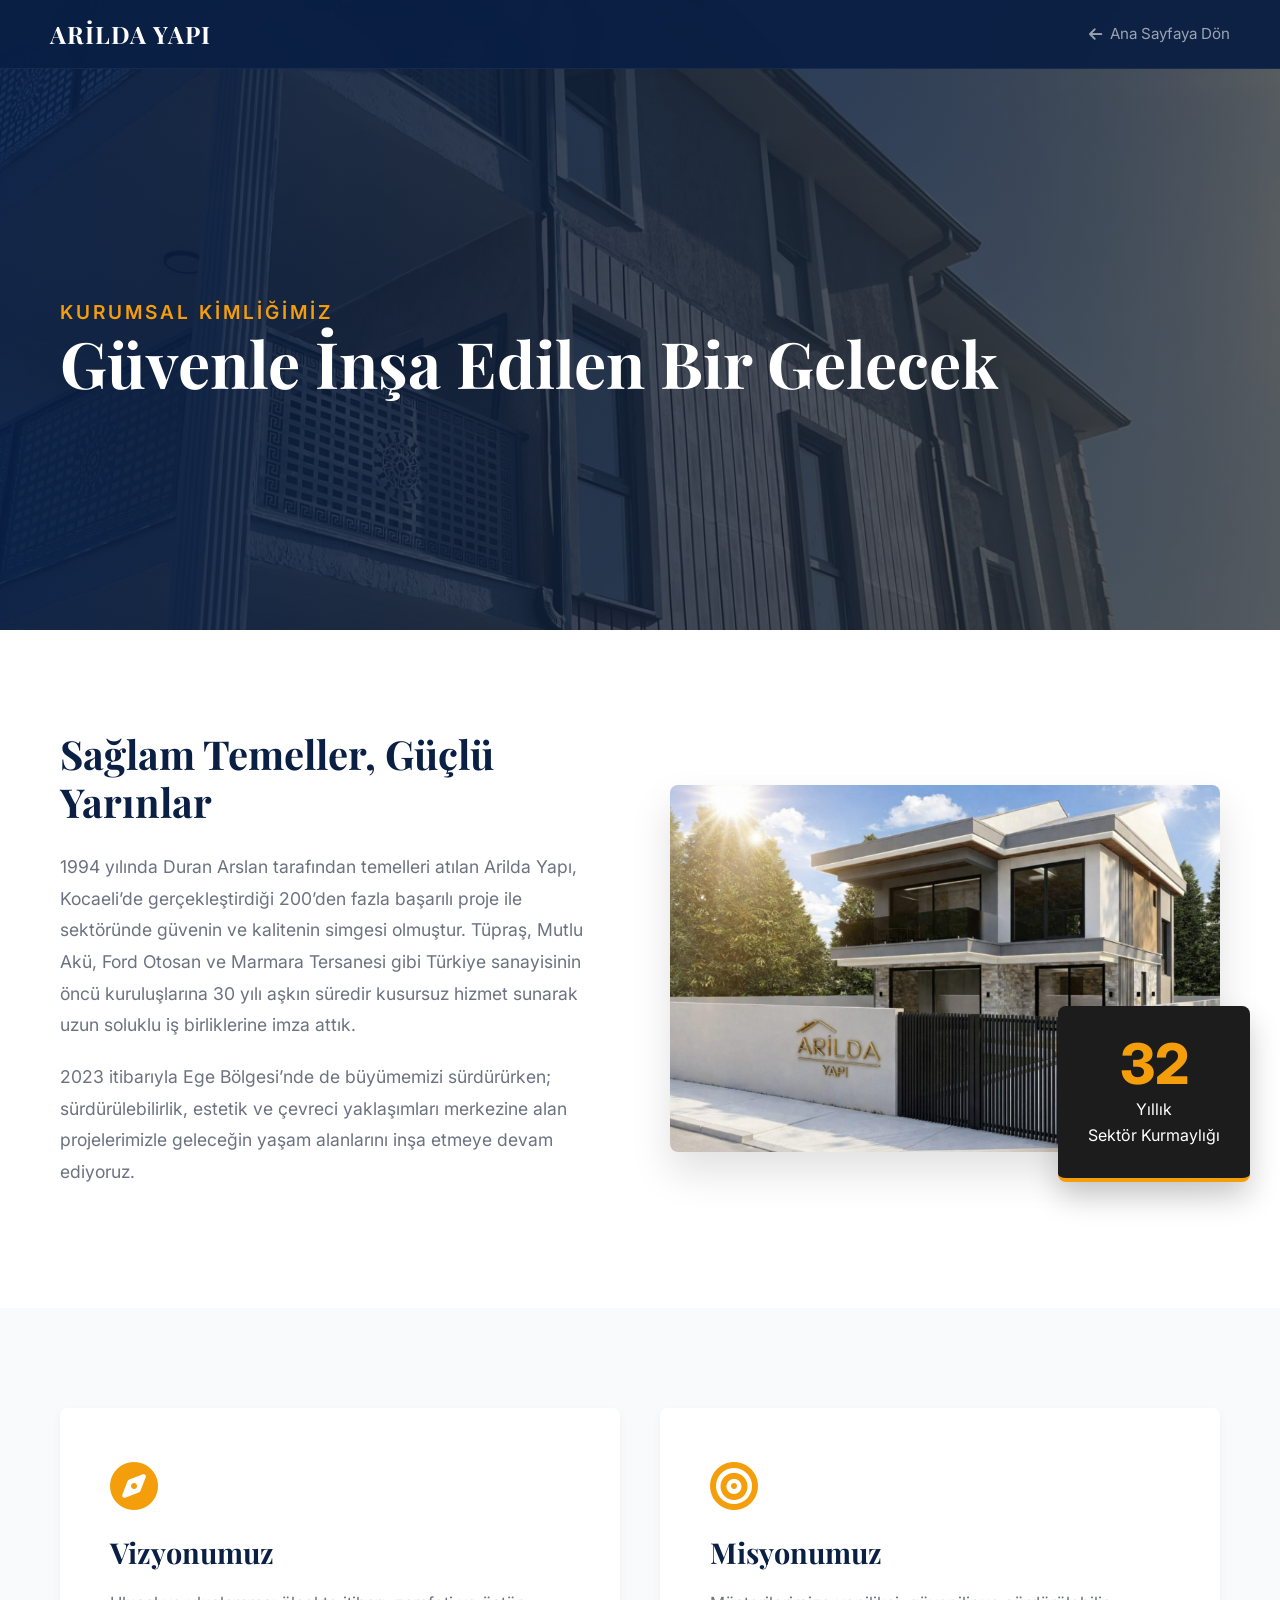
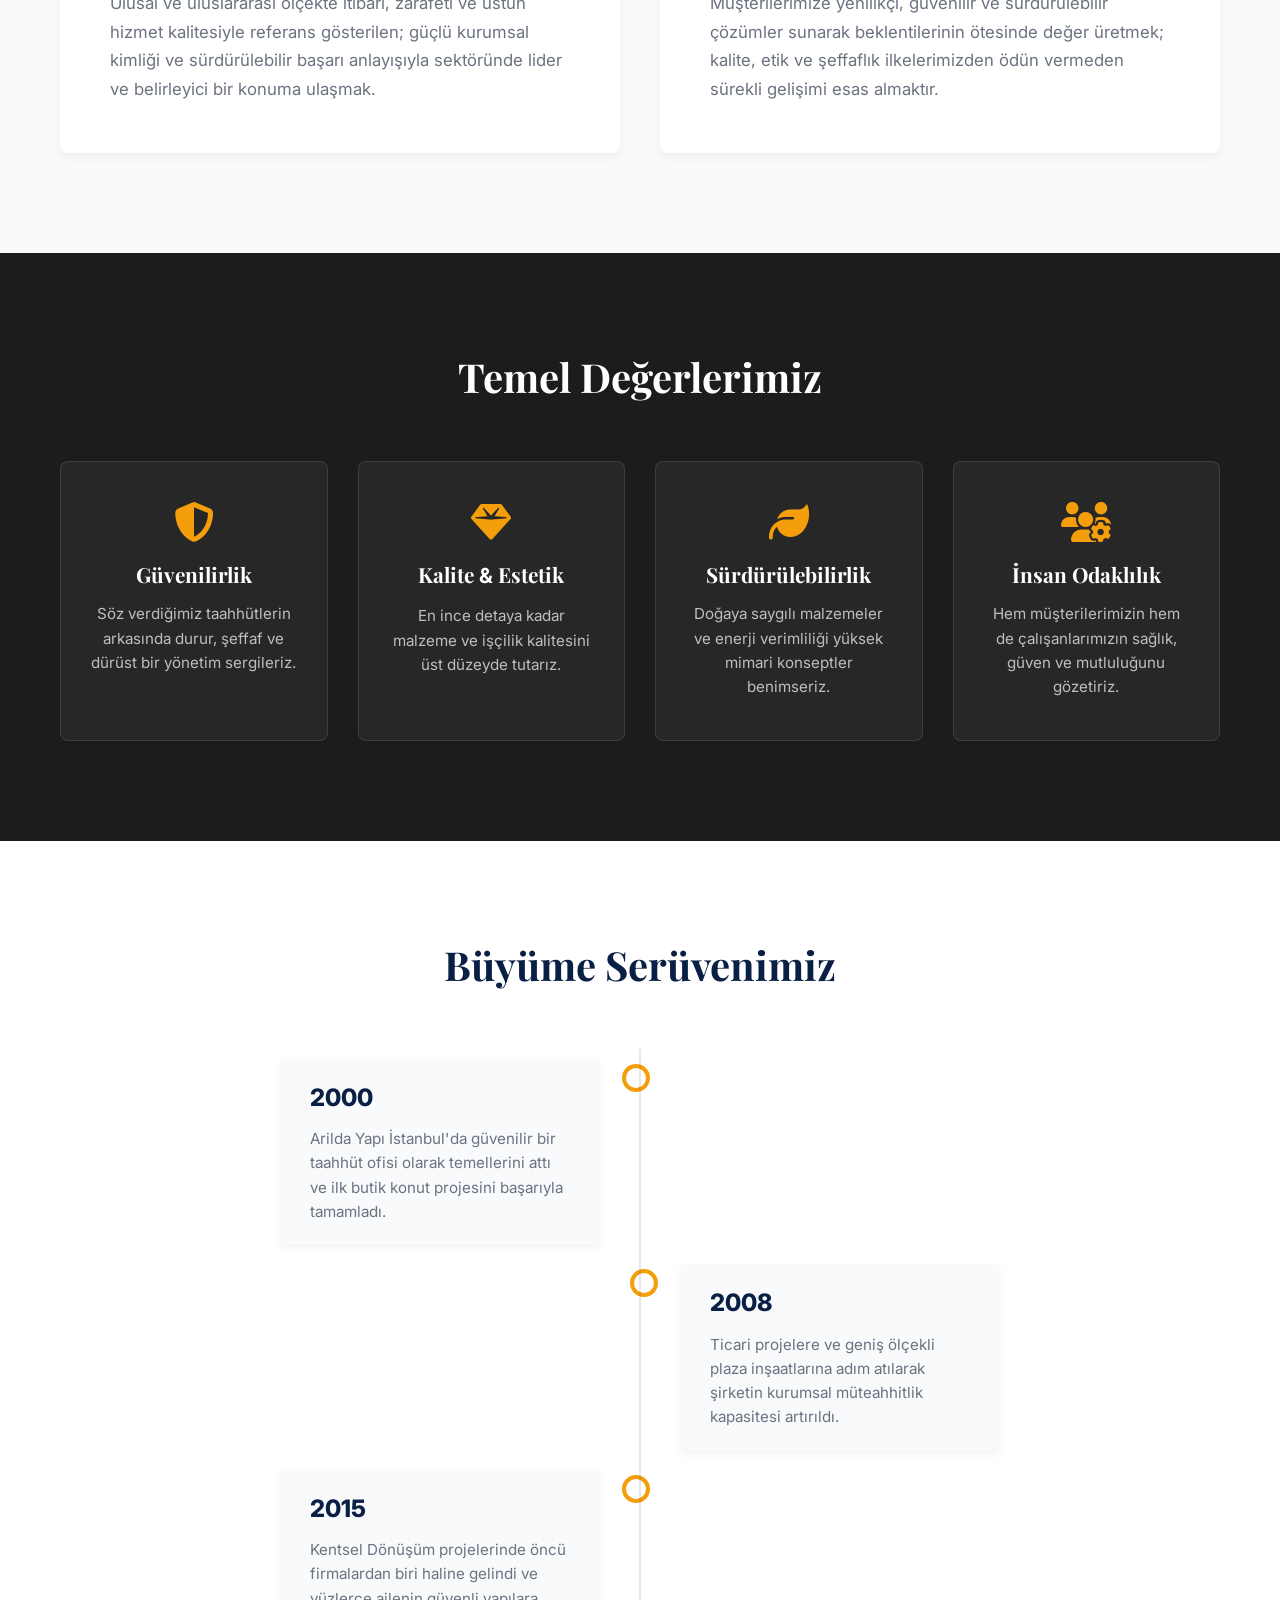
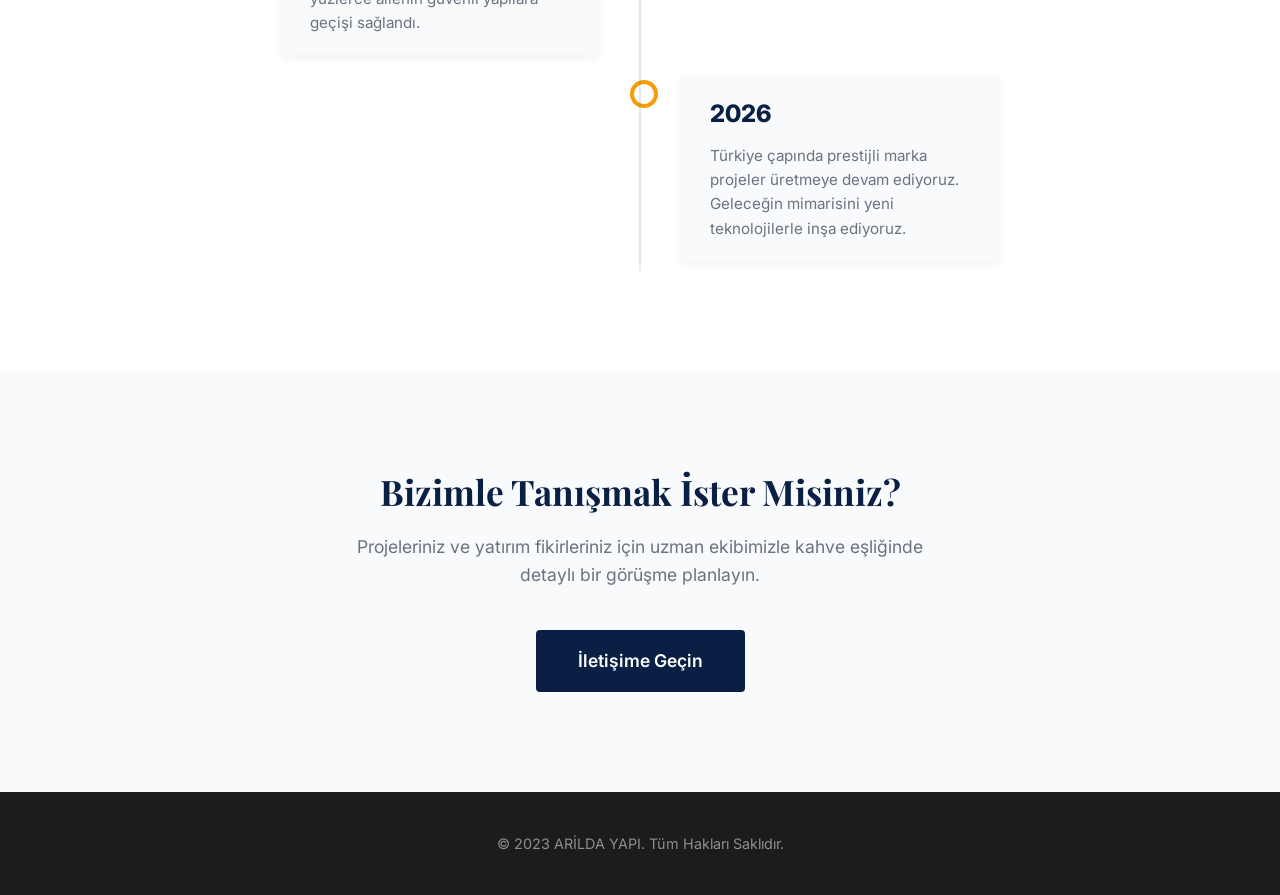
==== commit 10bb739a: "fix info" ====
--- a/kurumsal/hakkimizda.html
+++ b/kurumsal/hakkimizda.html
@@ -363,14 +363,13 @@
         <div class="container intro-grid">
             <div class="intro-text reveal">
                 <h2>Sağlam Temeller, Güçlü Yarınlar</h2>
-                <p>1994 yılından günümüze dek süregelen inşaat serüvenimizde, Arilda Yapı olarak sadece binalar değil,
-                    kalıcı eserler ve güvenilir yaşam alanları inşa ettik. Sektördeki yenilikleri her zaman yakından
-                    takip ederek, güçlü finansman yapımız ve taviz vermediğimiz kalite anlayışımızla sayısız prestijli
-                    projeye imza attık.</p>
-                <p>Ekibimizde yer alan alanında uzman mimarlar, yetkin mühendisler ve tecrübeli saha personellerimizle;
-                    projelerimizi hayalden gerçeğe en güvenilir standartlarda taşıyoruz. Çevik yönetim anlayışımızla
-                    süreci baştan sona profesyonellikle sürdürüyor, söz verdiğimiz zamanda, söz verdiğimiz kalitede
-                    teslimatlar gerçekleştiriyoruz.</p>
+                <p>1994 yılında Duran Arslan tarafından temelleri atılan Arilda Yapı, Kocaeli’de gerçekleştirdiği
+                    200’den fazla başarılı proje ile sektöründe güvenin ve kalitenin simgesi olmuştur. Tüpraş, Mutlu
+                    Akü, Ford Otosan ve Marmara Tersanesi gibi Türkiye sanayisinin öncü kuruluşlarına 30 yılı aşkın
+                    süredir kusursuz hizmet sunarak uzun soluklu iş birliklerine imza attık.</p>
+                <p>2023 itibarıyla Ege Bölgesi’nde de büyümemizi sürdürürken; sürdürülebilirlik, estetik ve çevreci
+                    yaklaşımları merkezine alan projelerimizle geleceğin yaşam alanlarını inşa etmeye devam ediyoruz.
+                </p>
             </div>
             <div class="intro-image-wrapper reveal">
                 <img src="../img/konutarilda.jpeg" alt="Mimari Yapı" class="intro-image">
